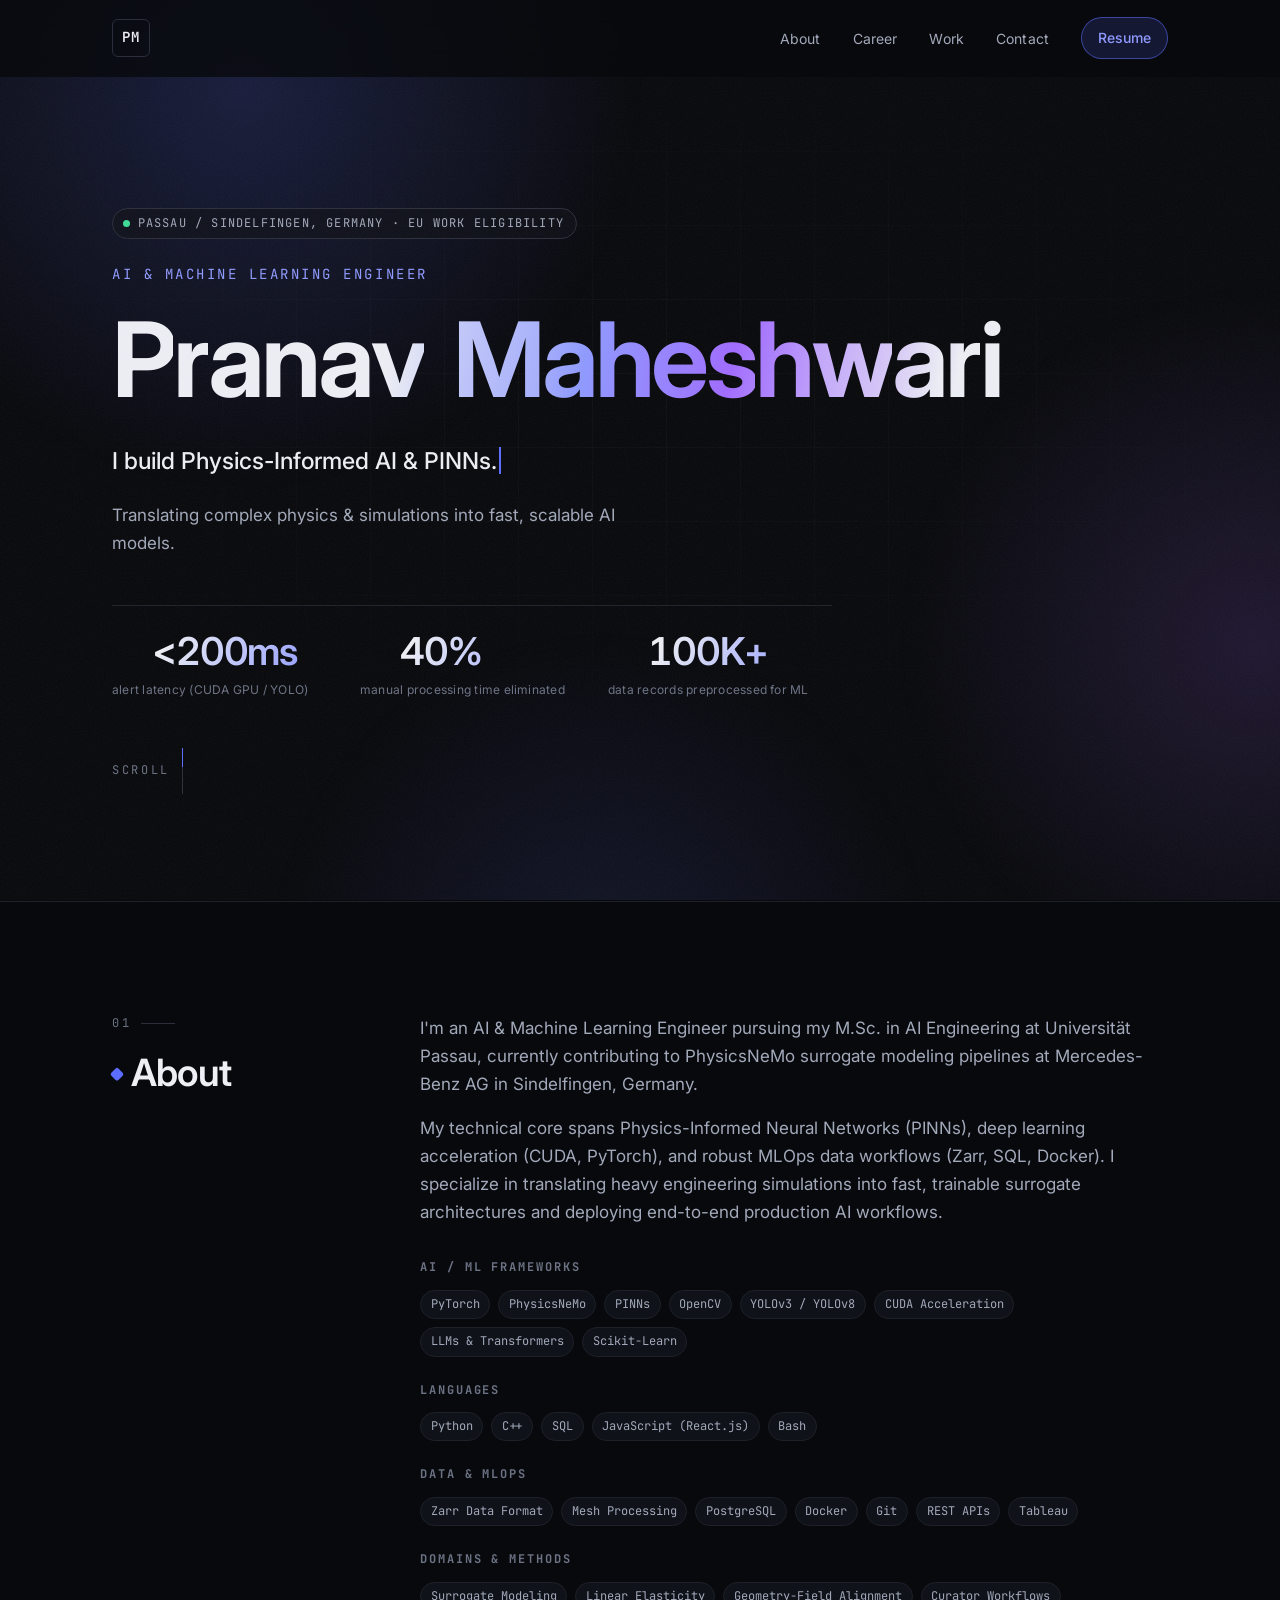
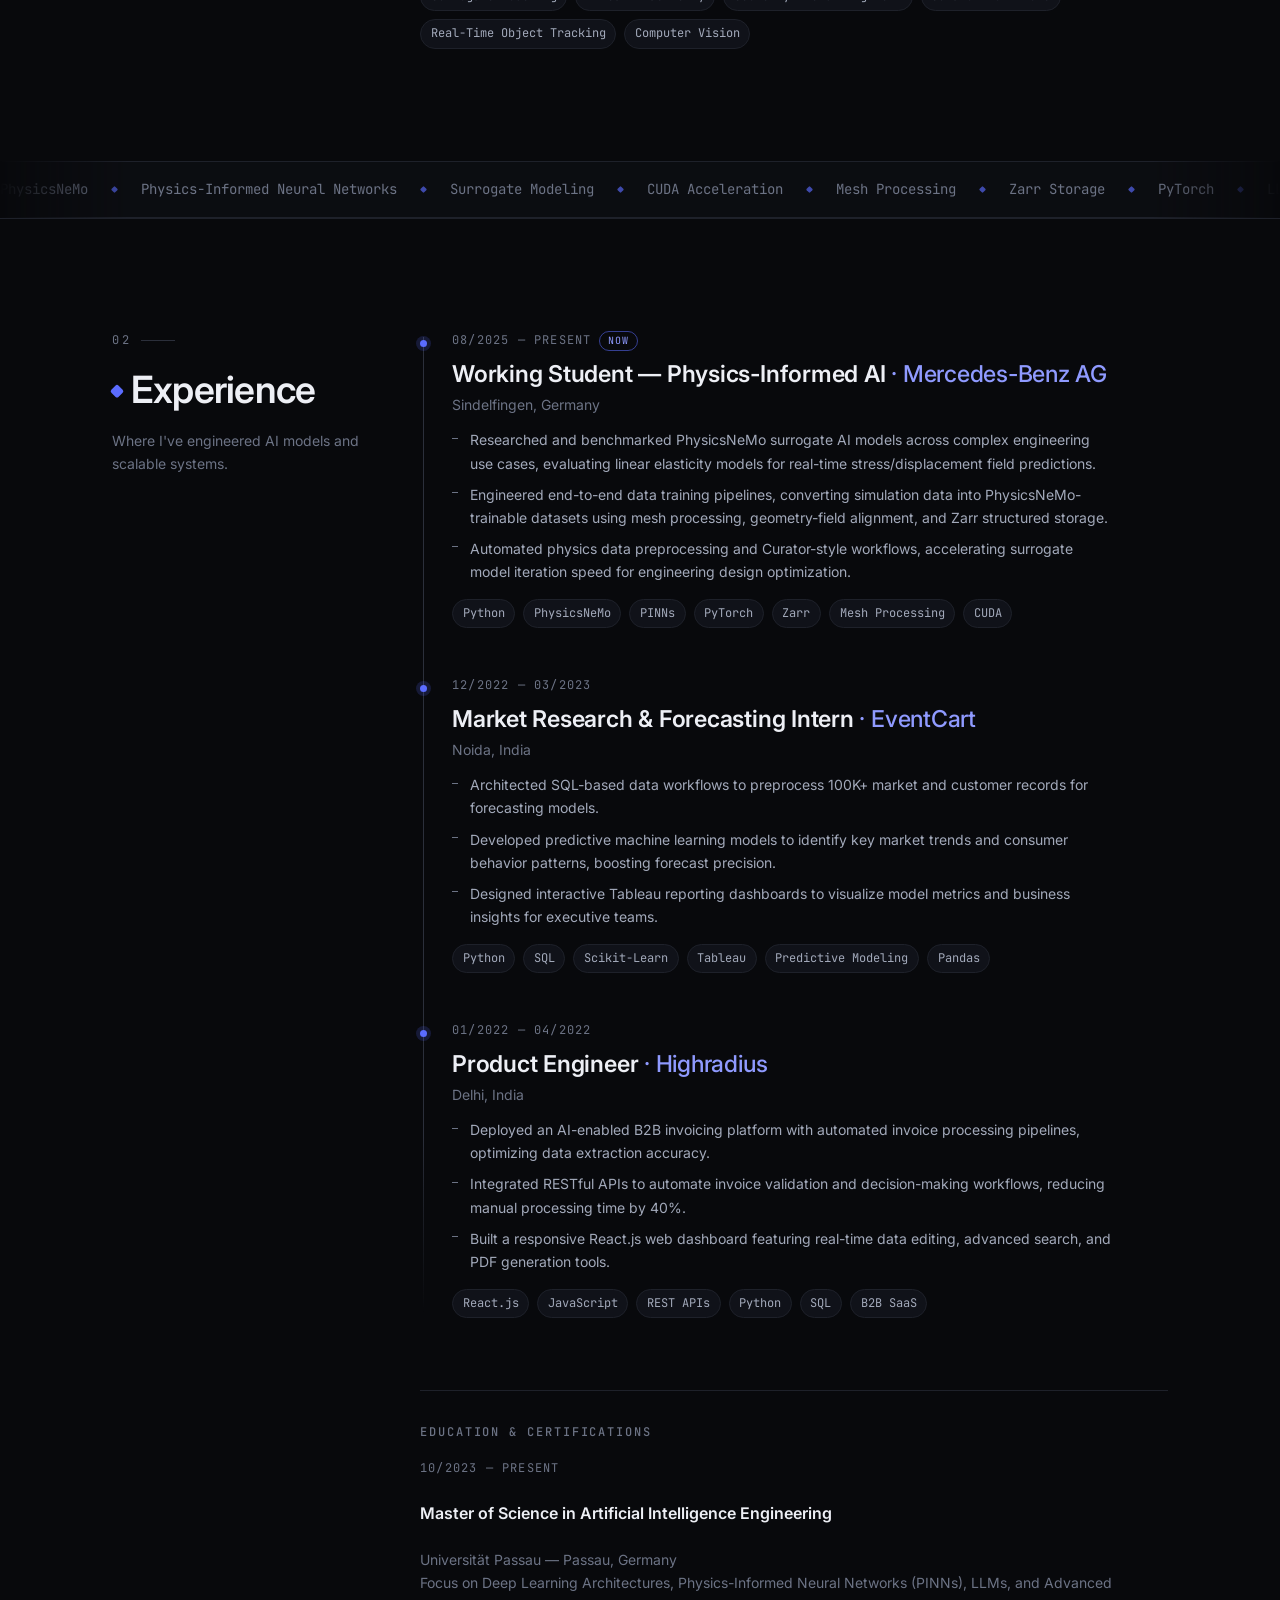
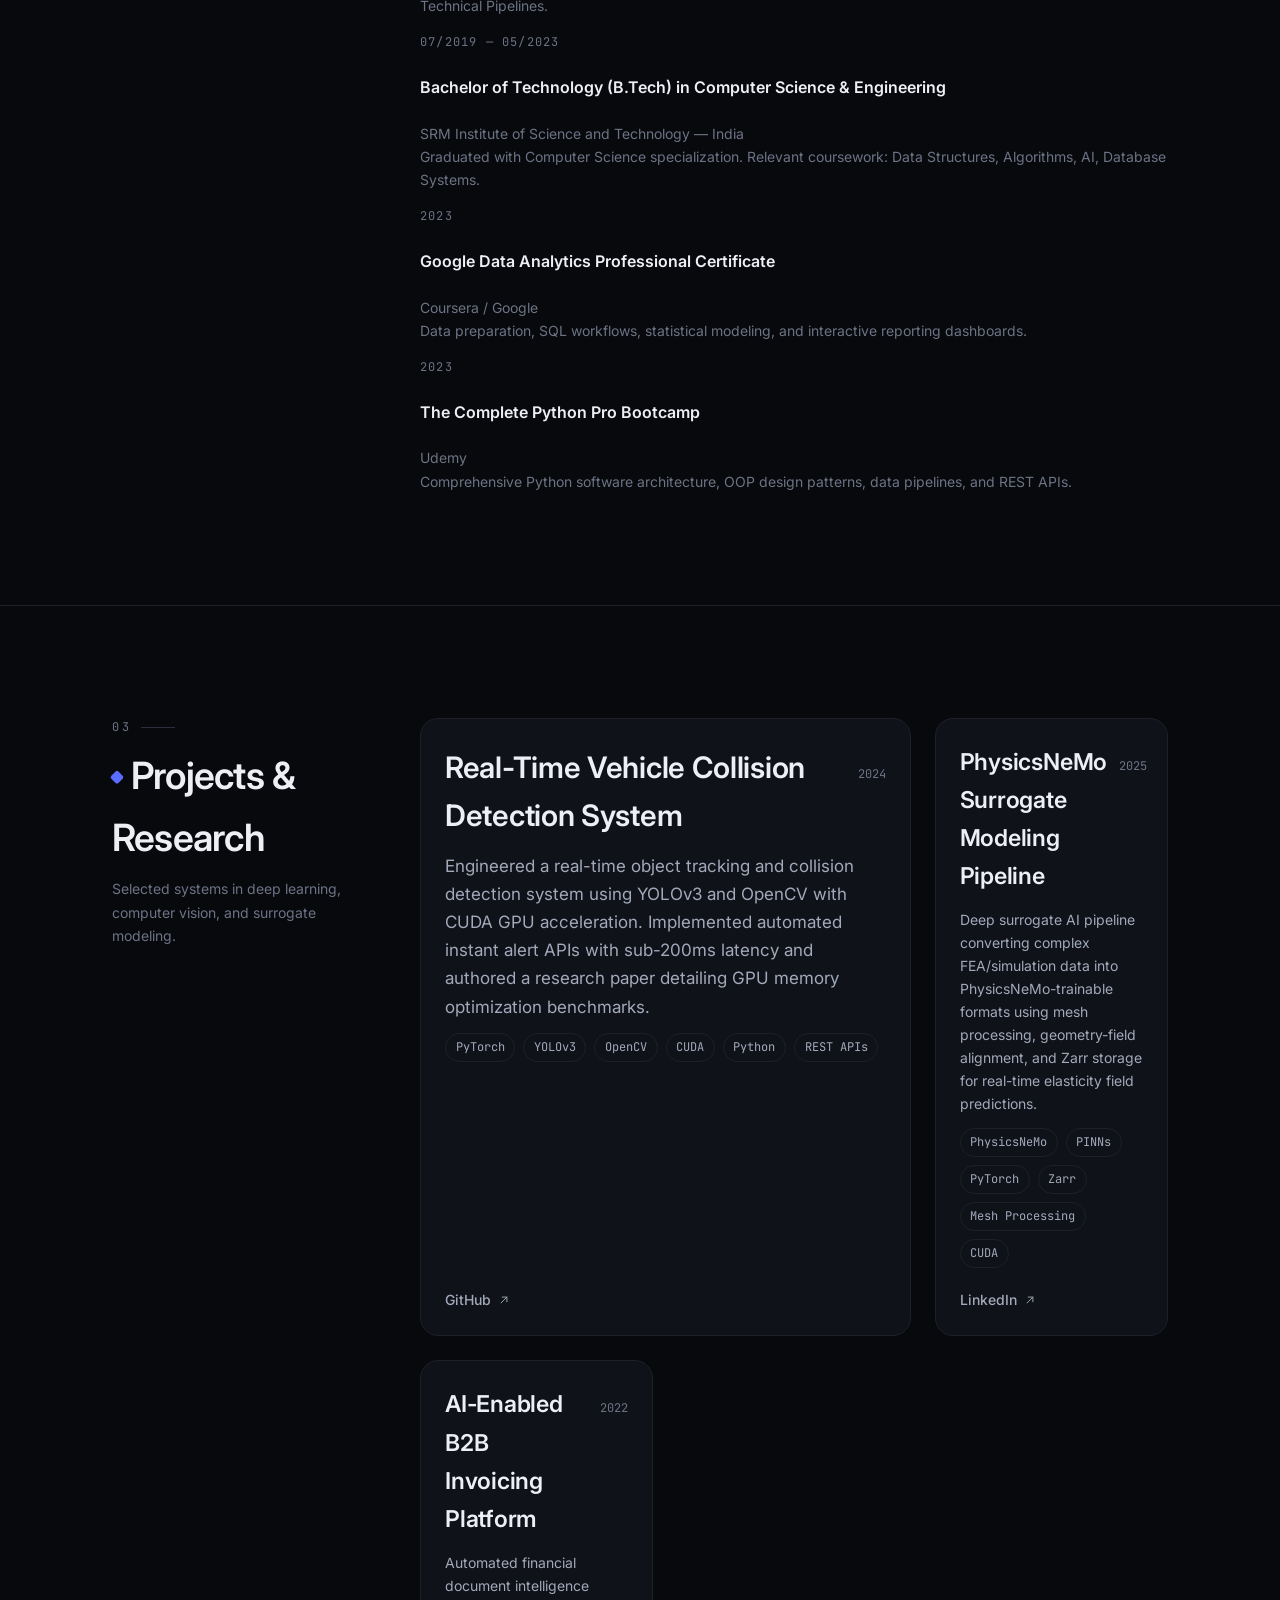
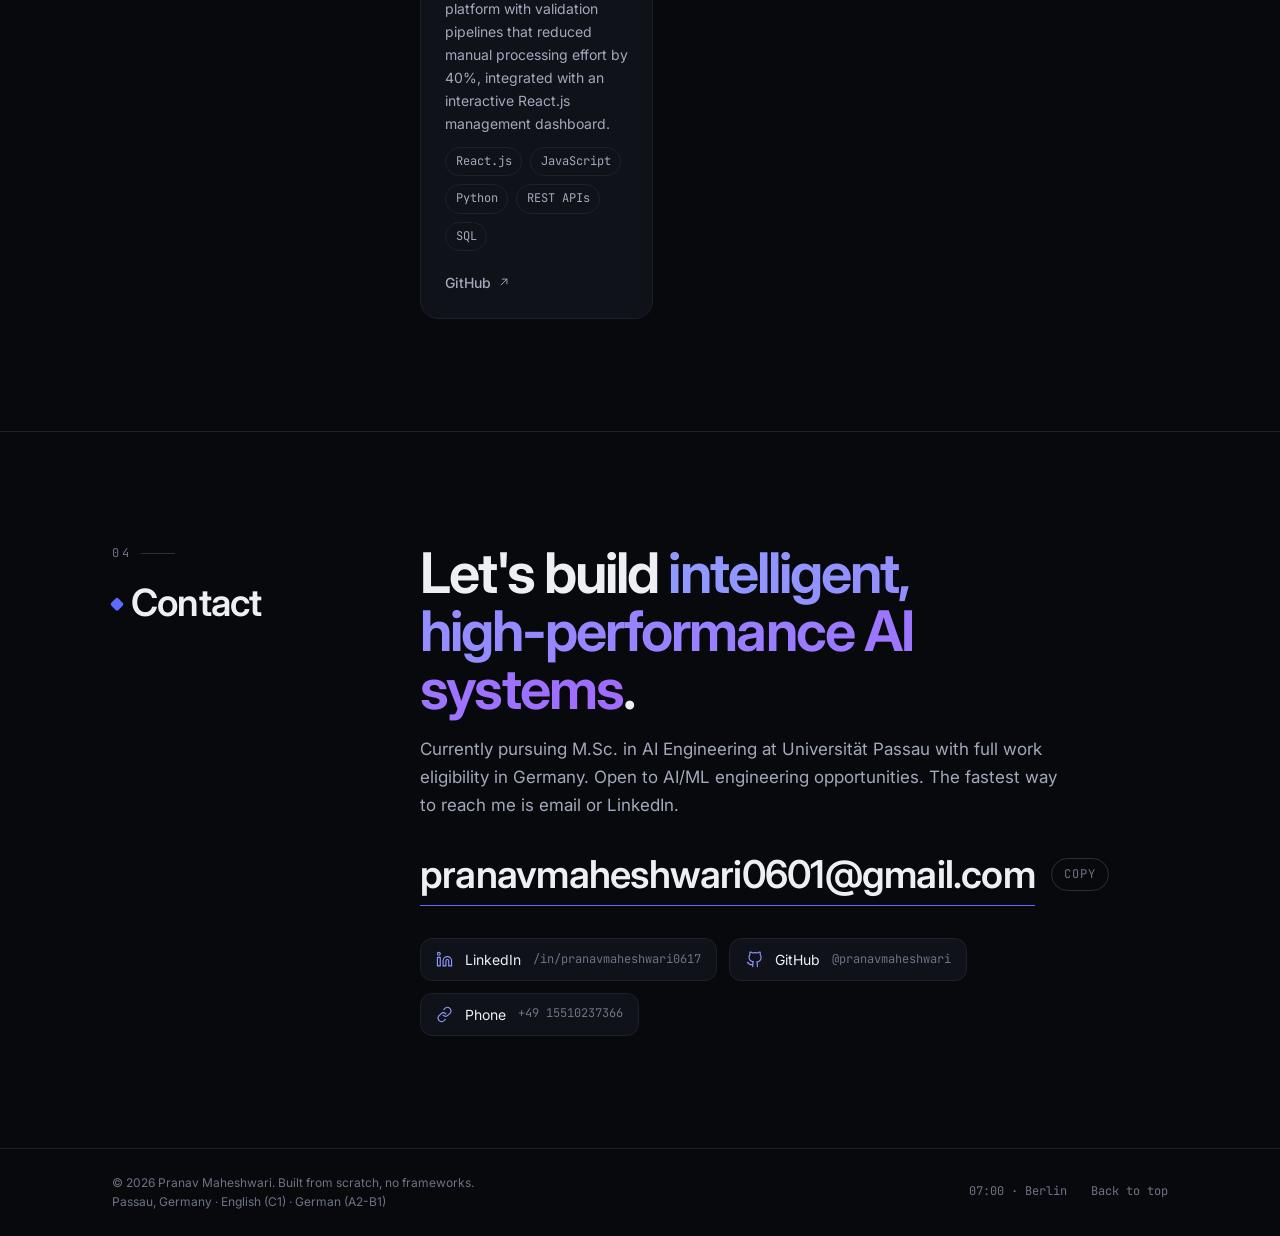
==== index.html @ 2ec64ac2 "Initial portfolio release" ====
<!DOCTYPE html>

<html lang="en">

  <head>

    <meta charset="utf-8" />

    <meta name="viewport" content="width=device-width, initial-scale=1" />

    <meta name="color-scheme" content="dark" />

    <!-- Tab title and description are overwritten from content.js -->

    <title>Portfolio</title>

    <meta name="description" content="" data-meta-description />

    <!-- Link-preview cards (LinkedIn / X / Slack). Filled from content.js. -->

    <meta property="og:type" content="website" />

    <meta property="og:title" content="" data-og-title />

    <meta property="og:description" content="" data-og-description />

    <meta property="og:image" content="" data-og-image />

    <meta name="twitter:card" content="summary_large_image" />

    <link rel="icon" href="data:image/svg+xml,<svg xmlns='http://www.w3.org/2000/svg' viewBox='0 0 100 100'><text y='.9em' font-size='90'>◆</text></svg>" />

    <link rel="preconnect" href="https://fonts.googleapis.com" />

    <link rel="preconnect" href="https://fonts.gstatic.com" crossorigin />

    <link

      rel="stylesheet"

      href="https://fonts.googleapis.com/css2?family=Inter:wght@400;500;600;700&family=JetBrains+Mono:wght@400;500&display=swap"

    />

    <link rel="stylesheet" href="styles.css" />

    <script src="content.js" defer></script>

    <script src="main.js" defer></script>

  </head>

  <body>

    <a class="skip-link" href="#main">Skip to content</a>

    <!-- Depth layers: drifting colour, film grain, pointer light. Decorative. -->

    <div class="ambient" aria-hidden="true">

      <span class="ambient__blob ambient__blob--a"></span>

      <span class="ambient__blob ambient__blob--b"></span>

      <span class="ambient__blob ambient__blob--c"></span>

    </div>

    <div class="grain" aria-hidden="true"></div>

    <div class="cursor-glow" data-cursor-glow aria-hidden="true"></div>

    <div class="cursor-ring" data-cursor-ring aria-hidden="true"></div>

    <!-- ================================ NAV ================================ -->

    <header class="nav" data-nav>

      <div class="container nav__inner">

        <a class="monogram" href="#home" data-monogram aria-label="Back to top"></a>

        <button

          class="nav__toggle"

          data-nav-toggle

          type="button"

          aria-expanded="false"

          aria-controls="nav-menu"

          aria-label="Open menu"

        >

          <span class="nav__toggle-bar"></span>

          <span class="nav__toggle-bar"></span>

        </button>

        <nav class="nav__menu" id="nav-menu" data-nav-menu aria-label="Primary">

          <ul class="nav__links" data-nav-links></ul>

          <div data-resume-slot></div>

        </nav>

      </div>

      <span class="nav__progress" data-progress aria-hidden="true"></span>

    </header>

    <main id="main">

      <!-- =============================== HERO =============================== -->

      <section class="hero" id="home" tabindex="-1">

        <div class="container hero__inner">

          <p class="chip" data-availability>

            <span class="chip__dot" aria-hidden="true"></span>

            <span class="chip__text"></span>

          </p>

          <p class="hero__eyebrow" data-hero-role></p>

          <h1 class="hero__name" data-hero-name></h1>

          <p class="hero__rotator" data-rotator>

            <span class="hero__rotator-text" data-rotator-text aria-hidden="true"></span>

            <span class="hero__caret" aria-hidden="true"></span>

          </p>

          <p class="hero__punchline" data-hero-punchline></p>

          <dl class="metrics" data-metrics></dl>

          <a class="scroll-cue" href="#about" data-scroll-cue>

            <span class="scroll-cue__label"></span>

            <span class="scroll-cue__line" aria-hidden="true"></span>

          </a>

        </div>

      </section>

      <!-- ============================== ABOUT =============================== -->

      <section class="section" id="about" aria-labelledby="about-heading">

        <div class="container section__grid">

          <div class="section__head" data-reveal>

            <p class="section__index" aria-hidden="true"></p>

            <h2 class="section__title" id="about-heading" data-about-heading></h2>

          </div>

          <div class="section__body">

            <div class="about__bio" data-about-bio data-reveal></div>

            <div class="about__skills" data-about-skills></div>

          </div>

        </div>

      </section>

      <!-- Slow keyword band. Removed automatically if about.marquee is empty. -->

      <div class="marquee" data-marquee aria-hidden="true">

        <div class="marquee__track" data-marquee-track></div>

      </div>

      <!-- ============================== CAREER ============================== -->

      <section class="section" id="career" aria-labelledby="career-heading" data-career-section>

        <div class="container section__grid">

          <div class="section__head" data-reveal>

            <p class="section__index" aria-hidden="true"></p>

            <h2 class="section__title" id="career-heading" data-career-heading></h2>

            <p class="section__sub" data-career-sub></p>

          </div>

          <div class="section__body">

            <div class="timeline-wrap">

              <span class="timeline__progress" data-timeline-progress aria-hidden="true"></span>

              <ol class="timeline" data-timeline></ol>

            </div>

            <div class="education" data-education></div>

          </div>

        </div>

      </section>

      <!-- =============================== WORK =============================== -->

      <section class="section" id="work" aria-labelledby="work-heading" data-work-section>

        <div class="container section__grid">

          <div class="section__head" data-reveal>

            <p class="section__index" aria-hidden="true"></p>

            <h2 class="section__title" id="work-heading" data-work-heading></h2>

            <p class="section__sub" data-work-sub></p>

          </div>

          <div class="section__body">

            <div class="work__grid" data-work-grid></div>

          </div>

        </div>

      </section>

      <!-- ============================= CONTACT ============================== -->

      <section class="section section--contact" id="contact" aria-labelledby="contact-heading">

        <div class="container section__grid">

          <div class="section__head" data-reveal>

            <p class="section__index" aria-hidden="true"></p>

            <h2 class="section__title" id="contact-heading" data-contact-heading></h2>

          </div>

          <div class="section__body">

            <p class="contact__cta" data-contact-cta data-reveal></p>

            <p class="contact__blurb" data-contact-blurb data-reveal></p>

            <div class="contact__mail" data-reveal>

              <a class="contact__email" data-contact-email></a>

              <button class="copy-btn" type="button" data-copy-email>

                <span class="copy-btn__label">Copy</span>

              </button>

            </div>

            <ul class="contact__links" data-contact-links></ul>

          </div>

        </div>

      </section>

    </main>

    <!-- ============================== FOOTER =============================== -->

    <footer class="footer">

      <div class="container footer__inner">

        <div>

          <p class="footer__copy" data-footer-copy></p>

          <p class="footer__note" data-footer-note></p>

        </div>

        <div class="footer__meta">

          <p class="clock" data-clock></p>

          <a class="to-top" href="#home">Back to top</a>

        </div>

      </div>

    </footer>

  </body>

</html>
---- styles.css ----
/* =============================================================================
   styles.css — layout & theme. You shouldn't need to edit this file to change
   your content; every string lives in content.js.
   To re-theme, change the variables in :root below (or `meta.accent`
   in content.js, which overrides --accent at runtime).
   ========================================================================== */

/* ----------------------------- 1. VARIABLES ------------------------------ */
:root {
  /* Colour */
  --bg: #08090c;
  --bg-soft: #0f1116;
  --surface: #101219;
  --surface-hover: #15181f;
  --border: #1e212a;
  --border-strong: #2b2f3b;
  --text: #edeff5;
  --text-dim: #a2a9ba;
  --text-faint: #6c7385;
  --accent: #5b6cff;
  --accent2: #a06bff;
  --accent-bright: #8f9aff;
  --accent-glow: color-mix(in srgb, var(--accent) 18%, transparent);
  --ok: #3ddc97;
  --grid-line: rgba(255, 255, 255, 0.032);

  /* Type */
  --font-sans: "Inter", -apple-system, BlinkMacSystemFont, "Segoe UI", Roboto,
    "Helvetica Neue", Arial, sans-serif;
  --font-mono: "JetBrains Mono", ui-monospace, SFMono-Regular, "SF Mono", Menlo,
    Consolas, "Liberation Mono", monospace;

  --fs-xs: 0.75rem;
  --fs-sm: 0.875rem;
  --fs-base: 1rem;
  --fs-md: 1.0625rem;
  --fs-lg: clamp(1.15rem, 1rem + 0.6vw, 1.45rem);
  --fs-h2: clamp(1.6rem, 1.2rem + 1.6vw, 2.35rem);
  --fs-hero: clamp(2.6rem, 1.2rem + 8.2vw, 6.5rem);

  /* Spacing */
  --space-1: 0.25rem;
  --space-2: 0.5rem;
  --space-3: 0.75rem;
  --space-4: 1rem;
  --space-5: 1.5rem;
  --space-6: 2rem;
  --space-7: 3rem;
  --space-8: 4.5rem;
  --space-9: 7rem;

  /* Shape & motion */
  --radius-sm: 6px;
  --radius: 12px;
  --radius-lg: 18px;
  --nav-h: 64px;
  --container: 1120px;
  --ease: cubic-bezier(0.22, 0.68, 0.36, 1);
  --dur: 0.45s;
  --shadow: 0 18px 45px -22px rgba(0, 0, 0, 0.9);
}

/* ------------------------------- 2. RESET -------------------------------- */
*,
*::before,
*::after {
  box-sizing: border-box;
}

html {
  scroll-behavior: smooth;
  scroll-padding-top: calc(var(--nav-h) + var(--space-4));
  -webkit-text-size-adjust: 100%;
}

body {
  margin: 0;
  background: var(--bg);
  color: var(--text);
  font-family: var(--font-sans);
  font-size: var(--fs-base);
  line-height: 1.65;
  -webkit-font-smoothing: antialiased;
  overflow-x: hidden;
}

h1,
h2,
h3,
p,
ul,
ol,
figure {
  margin: 0;
}

ul,
ol {
  padding: 0;
  list-style: none;
}

a {
  color: var(--accent-bright);
  text-decoration: none;
}

a:hover {
  color: var(--text);
}

button {
  font: inherit;
  color: inherit;
  background: none;
  border: 0;
  cursor: pointer;
}

img,
svg {
  display: block;
  max-width: 100%;
}

:focus-visible {
  outline: 2px solid var(--accent-bright);
  outline-offset: 3px;
  border-radius: 4px;
}

::selection {
  background: var(--accent);
  color: #fff;
}

.container {
  width: 100%;
  max-width: var(--container);
  margin-inline: auto;
  padding-inline: var(--space-5);
}

.skip-link {
  position: absolute;
  left: var(--space-4);
  top: -100px;
  z-index: 200;
  padding: var(--space-2) var(--space-4);
  background: var(--accent);
  color: #fff;
  border-radius: var(--radius-sm);
  transition: top 0.2s var(--ease);
}

.skip-link:focus-visible {
  top: var(--space-4);
  color: #fff;
}

/* --------------------------- 3. CURSOR GLOW ------------------------------ */
.cursor-glow {
  position: fixed;
  top: 0;
  left: 0;
  z-index: 0;
  width: 520px;
  height: 520px;
  margin: -260px 0 0 -260px;
  pointer-events: none;
  border-radius: 50%;
  background: radial-gradient(circle, var(--accent-glow) 0%, transparent 68%);
  opacity: 0;
  transition: opacity 0.6s var(--ease);
  will-change: transform;
}

.cursor-glow.is-on {
  opacity: 1;
}

/* -------------------------------- 4. NAV --------------------------------- */
.nav {
  position: sticky;
  top: 0;
  z-index: 100;
  background: color-mix(in srgb, var(--bg) 78%, transparent);
  backdrop-filter: blur(14px);
  -webkit-backdrop-filter: blur(14px);
  border-bottom: 1px solid transparent;
  transition: border-color 0.3s var(--ease), background 0.3s var(--ease);
}

.nav.is-stuck {
  border-bottom-color: var(--border);
  background: color-mix(in srgb, var(--bg) 92%, transparent);
}

.nav__inner {
  display: flex;
  align-items: center;
  justify-content: space-between;
  gap: var(--space-4);
  min-height: var(--nav-h);
}

.monogram {
  display: inline-flex;
  align-items: center;
  justify-content: center;
  min-width: 38px;
  height: 38px;
  padding-inline: var(--space-2);
  border: 1px solid var(--border-strong);
  border-radius: var(--radius-sm);
  color: var(--text);
  font-family: var(--font-mono);
  font-size: var(--fs-sm);
  font-weight: 600;
  letter-spacing: 0.06em;
  transition: color 0.25s var(--ease), border-color 0.25s var(--ease),
    box-shadow 0.25s var(--ease);
}

.monogram:hover {
  color: var(--accent-bright);
  border-color: var(--accent);
  box-shadow: 0 0 0 3px var(--accent-glow);
}

.nav__toggle {
  display: inline-flex;
  flex-direction: column;
  justify-content: center;
  gap: 5px;
  width: 40px;
  height: 40px;
  padding: 0 8px;
  border: 1px solid var(--border);
  border-radius: var(--radius-sm);
}

.nav__toggle-bar {
  display: block;
  height: 1.5px;
  background: var(--text);
  transition: transform 0.3s var(--ease), opacity 0.3s var(--ease);
}

.nav__toggle[aria-expanded="true"] .nav__toggle-bar:first-child {
  transform: translateY(3.25px) rotate(45deg);
}

.nav__toggle[aria-expanded="true"] .nav__toggle-bar:last-child {
  transform: translateY(-3.25px) rotate(-45deg);
}

.nav__menu {
  position: absolute;
  left: 0;
  right: 0;
  top: 100%;
  display: none;
  flex-direction: column;
  gap: var(--space-4);
  padding: var(--space-5);
  background: var(--bg-soft);
  border-block: 1px solid var(--border);
}

.nav__menu.is-open {
  display: flex;
}

.nav__links {
  display: flex;
  flex-direction: column;
  gap: var(--space-3);
}

.nav__link {
  position: relative;
  display: inline-block;
  color: var(--text-dim);
  font-size: var(--fs-sm);
  letter-spacing: 0.01em;
  transition: color 0.25s var(--ease);
}

.nav__link::after {
  content: "";
  position: absolute;
  left: 0;
  bottom: -3px;
  width: 100%;
  height: 1px;
  background: var(--accent);
  transform: scaleX(0);
  transform-origin: left;
  transition: transform 0.3s var(--ease);
}

.nav__link:hover,
.nav__link.is-active {
  color: var(--text);
}

.nav__link:hover::after,
.nav__link.is-active::after {
  transform: scaleX(1);
}

/* Buttons */
.btn {
  display: inline-flex;
  align-items: center;
  gap: var(--space-2);
  padding: 0.5rem 1rem;
  border: 1px solid var(--border-strong);
  border-radius: 999px;
  color: var(--text);
  font-size: var(--fs-sm);
  font-weight: 500;
  white-space: nowrap;
  transition: transform 0.25s var(--ease), box-shadow 0.25s var(--ease),
    background 0.25s var(--ease), border-color 0.25s var(--ease), color 0.25s var(--ease);
}

.btn--accent {
  border-color: color-mix(in srgb, var(--accent) 55%, transparent);
  background: color-mix(in srgb, var(--accent) 16%, transparent);
  color: var(--accent-bright);
}

.btn--accent:hover {
  background: var(--accent);
  border-color: var(--accent);
  color: #fff;
  transform: translateY(-1px);
  box-shadow: 0 10px 24px -12px var(--accent);
}

/* -------------------------------- 5. HERO -------------------------------- */
.hero {
  position: relative;
  z-index: 1;
  display: flex;
  align-items: center;
  min-height: calc(100svh - var(--nav-h));
  padding-block: var(--space-8) var(--space-7);
}

.hero:focus {
  outline: none;
}

.hero__inner {
  display: flex;
  flex-direction: column;
  gap: var(--space-4);
}

.hero__eyebrow {
  color: var(--accent-bright);
  font-family: var(--font-mono);
  font-size: var(--fs-sm);
  letter-spacing: 0.18em;
  text-transform: uppercase;
  opacity: 0;
  animation: fade-up 0.8s var(--ease) 0.1s forwards;
}

.hero__name {
  margin-block: var(--space-1) var(--space-2);
  font-size: var(--fs-hero);
  font-weight: 650;
  line-height: 1.02;
  letter-spacing: -0.035em;
  animation: track-in 1.1s var(--ease) forwards;
}

.hero__name .char {
  display: inline-block;
  opacity: 0;
  transform: translateY(0.35em);
  background-image: linear-gradient(
    100deg,
    var(--text) 0%,
    var(--text) 32%,
    var(--accent-bright) 52%,
    var(--accent2) 68%,
    var(--text) 88%
  );
  background-size: calc(var(--char-total, 1) * 100%) 100%;
  background-position-x: calc(var(--char-i, 0) * -100%);
  -webkit-background-clip: text;
  background-clip: text;
  color: transparent;
  animation: char-in 0.6s var(--ease) forwards;
}

.hero__name .char--space {
  width: 0.28em;
}

.hero__rotator {
  display: flex;
  align-items: center;
  gap: 2px;
  min-height: 2.1em;
  color: var(--text);
  font-size: var(--fs-lg);
  font-weight: 500;
  opacity: 0;
  animation: fade-up 0.8s var(--ease) 0.75s forwards;
}

.hero__caret {
  display: inline-block;
  width: 2px;
  height: 1.15em;
  background: var(--accent);
  animation: blink 1s steps(2, start) infinite;
}

.hero__punchline {
  max-width: 46ch;
  color: var(--text-dim);
  font-size: var(--fs-md);
  opacity: 0;
  animation: fade-up 0.8s var(--ease) 0.9s forwards;
}

.scroll-cue {
  display: inline-flex;
  align-items: center;
  gap: var(--space-3);
  margin-top: var(--space-6);
  color: var(--text-faint);
  font-family: var(--font-mono);
  font-size: var(--fs-xs);
  letter-spacing: 0.22em;
  text-transform: uppercase;
  opacity: 0;
  animation: fade-up 0.8s var(--ease) 1.15s forwards;
}

.scroll-cue:hover {
  color: var(--accent-bright);
}

.scroll-cue__line {
  position: relative;
  width: 1px;
  height: 46px;
  overflow: hidden;
  background: var(--border-strong);
}

.scroll-cue__line::after {
  content: "";
  position: absolute;
  inset-inline: 0;
  height: 40%;
  background: var(--accent);
  animation: scroll-drop 1.9s var(--ease) infinite;
}

/* ------------------------------ 6. SECTIONS ------------------------------ */
main {
  counter-reset: section;
}

.section {
  position: relative;
  z-index: 1;
  padding-block: var(--space-8);
  border-top: 1px solid var(--border);
  counter-increment: section;
}

.section__index::before {
  content: "0" counter(section);
}

.section--contact {
  padding-bottom: var(--space-9);
}

.section__grid {
  display: grid;
  gap: var(--space-6);
}

.section__title {
  font-size: var(--fs-h2);
  font-weight: 600;
  letter-spacing: -0.02em;
}
.section__title::before {
  content: "";
  display: inline-block;
  width: 10px;
  height: 10px;
  margin-right: 0.55rem;
  border-radius: 2px;
  background: var(--accent);
  transform: translateY(-0.18em) rotate(45deg);
}

.section__sub {
  margin-top: var(--space-2);
  color: var(--text-faint);
  font-size: var(--fs-sm);
}

/* Tag pills */
.tags {
  display: flex;
  flex-wrap: wrap;
  gap: var(--space-2);
}

.tag {
  padding: 0.25rem 0.6rem;
  border: 1px solid var(--border);
  border-radius: 999px;
  background: var(--surface);
  color: var(--text-dim);
  font-family: var(--font-mono);
  font-size: var(--fs-xs);
  line-height: 1.6;
  transition: color 0.25s var(--ease), border-color 0.25s var(--ease),
    transform 0.25s var(--ease);
}

.tag:hover {
  color: var(--accent-bright);
  border-color: color-mix(in srgb, var(--accent) 50%, transparent);
  transform: translateY(-2px);
}

/* ------------------------------- 7. ABOUT -------------------------------- */
.about__bio p {
  max-width: 68ch;
  color: var(--text-dim);
  font-size: var(--fs-md);
}

.about__bio p + p {
  margin-top: var(--space-4);
}

.about__skills {
  display: grid;
  gap: var(--space-5);
  margin-top: var(--space-6);
}

.skillgroup__label {
  margin-bottom: var(--space-3);
  color: var(--text-faint);
  font-family: var(--font-mono);
  font-size: var(--fs-xs);
  letter-spacing: 0.16em;
  text-transform: uppercase;
}

/* ------------------------------ 8. TIMELINE ------------------------------ */
.timeline {
  position: relative;
  display: grid;
  gap: var(--space-7);
  padding-left: var(--space-5);
}

.timeline::before {
  content: "";
  position: absolute;
  top: 6px;
  bottom: 6px;
  left: 3px;
  width: 1px;
  background: linear-gradient(
    to bottom,
    var(--border-strong),
    var(--border-strong) 82%,
    transparent
  );
}

.tl-item {
  position: relative;
}

.tl-item::before {
  content: "";
  position: absolute;
  top: 0.55rem;
  left: calc(-1 * var(--space-5));
  width: 7px;
  height: 7px;
  border-radius: 50%;
  background: var(--accent);
  box-shadow: 0 0 0 4px color-mix(in srgb, var(--accent) 18%, transparent);
}

.tl-item__period {
  color: var(--text-faint);
  font-family: var(--font-mono);
  font-size: var(--fs-xs);
  letter-spacing: 0.1em;
  text-transform: uppercase;
}

.tl-item__role {
  margin-top: var(--space-1);
  font-size: var(--fs-lg);
  font-weight: 600;
  letter-spacing: -0.01em;
}

.tl-item__company {
  color: var(--accent-bright);
  font-weight: 500;
}

.tl-item__meta {
  color: var(--text-faint);
  font-size: var(--fs-sm);
}

.tl-item__points {
  display: grid;
  gap: var(--space-2);
  margin-top: var(--space-3);
  max-width: 66ch;
}

.tl-item__points li {
  position: relative;
  padding-left: 1.1rem;
  color: var(--text-dim);
  font-size: var(--fs-sm);
}

.tl-item__points li::before {
  content: "";
  position: absolute;
  top: 0.68em;
  left: 0;
  width: 6px;
  height: 1px;
  background: var(--text-faint);
}

.tl-item .tags {
  margin-top: var(--space-4);
}

/* Education list */
.education {
  margin-top: var(--space-8);
  padding-top: var(--space-6);
  border-top: 1px solid var(--border);
}

.education__heading {
  margin-bottom: var(--space-4);
  color: var(--text-faint);
  font-family: var(--font-mono);
  font-size: var(--fs-xs);
  font-weight: 500;
  letter-spacing: 0.16em;
  text-transform: uppercase;
}

.education__list {
  display: grid;
  gap: var(--space-4);
}

.edu-item__title {
  font-size: var(--fs-base);
  font-weight: 600;
}

.edu-item__meta,
.edu-item__note {
  color: var(--text-faint);
  font-size: var(--fs-sm);
}

/* -------------------------------- 9. WORK -------------------------------- */
.work__grid {
  display: grid;
  gap: var(--space-4);
  grid-template-columns: 1fr;
}

.card {
  position: relative;
  display: flex;
  flex-direction: column;
  gap: var(--space-3);
  padding: var(--space-5);
  border: 1px solid var(--border);
  border-radius: var(--radius-lg);
  background: var(--surface);
  overflow: hidden;
  transition: transform 0.3s var(--ease), border-color 0.3s var(--ease),
    background 0.3s var(--ease), box-shadow 0.3s var(--ease);
}

.card::after {
  content: "";
  position: absolute;
  inset: 0;
  background: radial-gradient(
    420px circle at var(--mx, 50%) var(--my, 0%),
    color-mix(in srgb, var(--accent) 12%, transparent),
    transparent 62%
  );
  opacity: 0;
  transition: opacity 0.35s var(--ease);
  pointer-events: none;
}

.card:hover {
  transform: translateY(-4px);
  border-color: var(--border-strong);
  background: var(--surface-hover);
  box-shadow: var(--shadow);
}

.card:hover::after {
  opacity: 1;
}

.card__top {
  display: flex;
  align-items: baseline;
  justify-content: space-between;
  gap: var(--space-3);
}

.card__title {
  font-size: var(--fs-lg);
  font-weight: 600;
  letter-spacing: -0.01em;
}

.card__year {
  color: var(--text-faint);
  font-family: var(--font-mono);
  font-size: var(--fs-xs);
}

.card__blurb {
  color: var(--text-dim);
  font-size: var(--fs-sm);
}

.card__foot {
  display: flex;
  flex-wrap: wrap;
  gap: var(--space-4);
  margin-top: auto;
  padding-top: var(--space-2);
}

.card__link {
  display: inline-flex;
  align-items: center;
  gap: 0.4rem;
  color: var(--text-dim);
  font-size: var(--fs-sm);
  font-weight: 500;
  transition: color 0.25s var(--ease), gap 0.25s var(--ease);
}

.card__link:hover {
  color: var(--accent-bright);
  gap: 0.65rem;
}

.card__link svg {
  width: 14px;
  height: 14px;
}

/* ------------------------------ 10. CONTACT ------------------------------ */
.contact__blurb {
  max-width: 58ch;
  color: var(--text-dim);
  font-size: var(--fs-md);
}

.contact__email {
  display: inline-block;
  margin-top: var(--space-5);
  color: var(--text);
  font-size: clamp(1.35rem, 1rem + 2.2vw, 2.4rem);
  font-weight: 600;
  letter-spacing: -0.02em;
  background-image: linear-gradient(var(--accent), var(--accent));
  background-repeat: no-repeat;
  background-position: 0 100%;
  background-size: 100% 1px;
  transition: background-size 0.35s var(--ease), color 0.25s var(--ease);
  word-break: break-word;
}

.contact__email:hover {
  color: var(--accent-bright);
  background-size: 100% 2px;
}

.contact__links {
  display: flex;
  flex-wrap: wrap;
  gap: var(--space-3);
  margin-top: var(--space-6);
}

.sociallink {
  display: inline-flex;
  align-items: center;
  gap: var(--space-3);
  padding: 0.55rem 0.95rem;
  border: 1px solid var(--border);
  border-radius: var(--radius);
  background: var(--surface);
  color: var(--text);
  font-size: var(--fs-sm);
  transition: transform 0.25s var(--ease), border-color 0.25s var(--ease),
    background 0.25s var(--ease);
}

.sociallink:hover {
  transform: translateY(-3px);
  border-color: color-mix(in srgb, var(--accent) 50%, transparent);
  background: var(--surface-hover);
  color: var(--text);
}

.sociallink svg {
  width: 17px;
  height: 17px;
  color: var(--accent-bright);
  flex: none;
}

.sociallink__handle {
  color: var(--text-faint);
  font-family: var(--font-mono);
  font-size: var(--fs-xs);
}

/* ------------------------------- 11. FOOTER ------------------------------ */
.footer {
  position: relative;
  z-index: 1;
  padding-block: var(--space-5);
  border-top: 1px solid var(--border);
}

.footer__inner {
  display: flex;
  flex-wrap: wrap;
  justify-content: space-between;
  gap: var(--space-2);
}

.footer__copy,
.footer__note {
  color: var(--text-faint);
  font-size: var(--fs-xs);
}

/* ------------------------- 12. REVEAL ANIMATIONS ------------------------- */
[data-reveal] {
  opacity: 0;
  transform: translateY(18px);
  transition: opacity 0.7s var(--ease), transform 0.7s var(--ease);
  transition-delay: var(--reveal-delay, 0ms);
}

[data-reveal].is-visible {
  opacity: 1;
  transform: none;
}

@keyframes fade-up {
  from {
    opacity: 0;
    transform: translateY(14px);
  }
  to {
    opacity: 1;
    transform: none;
  }
}

@keyframes char-in {
  to {
    opacity: 1;
    transform: none;
  }
}

@keyframes track-in {
  from {
    letter-spacing: 0.42em;
    opacity: 0.15;
  }
  to {
    letter-spacing: -0.035em;
    opacity: 1;
  }
}

@keyframes blink {
  50% {
    opacity: 0;
  }
}

@keyframes scroll-drop {
  0% {
    transform: translateY(-110%);
  }
  100% {
    transform: translateY(260%);
  }
}

/* ==========================================================================
   13. DEPTH, PROOF & DETAIL LAYER
   ========================================================================== */

/* --- Ambient colour field + film grain (fixed, behind everything) -------- */
.ambient {
  position: fixed;
  inset: 0;
  z-index: 0;
  overflow: hidden;
  pointer-events: none;
}

.ambient__blob {
  position: absolute;
  display: block;
  border-radius: 50%;
  will-change: transform;
}

.ambient__blob--a {
  top: -30vmax;
  left: -18vmax;
  width: 74vmax;
  height: 74vmax;
  background: radial-gradient(
    circle,
    color-mix(in srgb, var(--accent) 20%, transparent) 0%,
    transparent 60%
  );
  animation: drift-a 34s ease-in-out infinite alternate;
}

.ambient__blob--b {
  top: 26vh;
  right: -30vmax;
  width: 64vmax;
  height: 64vmax;
  background: radial-gradient(
    circle,
    color-mix(in srgb, var(--accent2) 15%, transparent) 0%,
    transparent 62%
  );
  animation: drift-b 42s ease-in-out infinite alternate;
}

.ambient__blob--c {
  bottom: -34vmax;
  left: 18vw;
  width: 58vmax;
  height: 58vmax;
  background: radial-gradient(
    circle,
    color-mix(in srgb, var(--accent) 12%, transparent) 0%,
    transparent 64%
  );
  animation: drift-a 48s ease-in-out infinite alternate-reverse;
}

.grain {
  position: fixed;
  inset: 0;
  z-index: 9;
  opacity: 0.055;
  pointer-events: none;
  background-image: url("data:image/svg+xml,%3Csvg xmlns='http://www.w3.org/2000/svg' width='160' height='160'%3E%3Cfilter id='n'%3E%3CfeTurbulence type='fractalNoise' baseFrequency='0.8' numOctaves='3' stitchTiles='stitch'/%3E%3C/filter%3E%3Crect width='100%25' height='100%25' filter='url(%23n)'/%3E%3C/svg%3E");
}

/* Faint technical grid, fading out towards the edges of the hero. */
.hero::before {
  content: "";
  position: absolute;
  inset: 0;
  z-index: -1;
  pointer-events: none;
  background-image: linear-gradient(var(--grid-line) 1px, transparent 1px),
    linear-gradient(90deg, var(--grid-line) 1px, transparent 1px);
  background-size: 74px 74px;
  -webkit-mask-image: radial-gradient(
    ellipse 78% 62% at 50% 38%,
    #000 0%,
    transparent 76%
  );
  mask-image: radial-gradient(ellipse 78% 62% at 50% 38%, #000 0%, transparent 76%);
}

/* --- Reading-progress bar under the nav --------------------------------- */
.nav__progress {
  position: absolute;
  left: 0;
  bottom: -1px;
  width: 100%;
  height: 2px;
  transform: scaleX(0);
  transform-origin: left center;
  background: linear-gradient(90deg, var(--accent), var(--accent2));
}

/* --- Availability chip --------------------------------------------------- */
.chip {
  display: inline-flex;
  align-items: center;
  gap: 0.5rem;
  align-self: flex-start;
  margin-bottom: var(--space-2);
  padding: 0.3rem 0.75rem 0.3rem 0.6rem;
  border: 1px solid var(--border-strong);
  border-radius: 999px;
  background: color-mix(in srgb, var(--surface) 70%, transparent);
  color: var(--text-dim);
  font-family: var(--font-mono);
  font-size: var(--fs-xs);
  letter-spacing: 0.1em;
  text-transform: uppercase;
  opacity: 0;
  animation: fade-up 0.8s var(--ease) forwards;
}

.chip__dot {
  --pulse-color: var(--ok);
  width: 7px;
  height: 7px;
  border-radius: 50%;
  background: var(--ok);
  animation: pulse-dot 2.4s ease-out infinite;
}

/* --- Proof metrics ------------------------------------------------------- */
.metrics {
  display: grid;
  grid-template-columns: repeat(auto-fit, minmax(140px, 1fr));
  gap: var(--space-5);
  width: 100%;
  max-width: 720px;
  margin: var(--space-6) 0 0;
  padding-top: var(--space-5);
  border-top: 1px solid var(--border);
  opacity: 0;
  animation: fade-up 0.8s var(--ease) 1s forwards;
}

.metric__value {
  font-size: clamp(1.6rem, 1.2rem + 1.8vw, 2.4rem);
  font-weight: 600;
  line-height: 1.1;
  letter-spacing: -0.03em;
  font-variant-numeric: tabular-nums;
  background-image: linear-gradient(120deg, var(--text) 10%, var(--accent-bright) 90%);
  -webkit-background-clip: text;
  background-clip: text;
  color: transparent;
}

.metric__label {
  margin: var(--space-2) 0 0;
  color: var(--text-faint);
  font-size: var(--fs-xs);
  letter-spacing: 0.02em;
}

/* --- Section index numbers ---------------------------------------------- */
.section__index {
  margin-bottom: var(--space-2);
  color: var(--text-faint);
  font-family: var(--font-mono);
  font-size: var(--fs-xs);
  letter-spacing: 0.24em;
}

.section__index::after {
  content: "";
  display: inline-block;
  width: 34px;
  height: 1px;
  margin-left: 0.6rem;
  vertical-align: middle;
  background: var(--border-strong);
}

/* --- Keyword marquee ----------------------------------------------------- */
.marquee {
  position: relative;
  z-index: 1;
  padding-block: var(--space-4);
  border-block: 1px solid var(--border);
  background: color-mix(in srgb, var(--bg-soft) 55%, transparent);
  overflow: hidden;
  -webkit-mask-image: linear-gradient(
    90deg,
    transparent,
    #000 10%,
    #000 90%,
    transparent
  );
  mask-image: linear-gradient(90deg, transparent, #000 10%, #000 90%, transparent);
}

.marquee__track {
  display: flex;
  width: max-content;
  animation: marquee 48s linear infinite;
}

.marquee:hover .marquee__track {
  animation-play-state: paused;
}

.marquee__item {
  display: flex;
  align-items: center;
  gap: var(--space-5);
  padding-right: var(--space-5);
  color: var(--text-faint);
  font-family: var(--font-mono);
  font-size: var(--fs-sm);
  white-space: nowrap;
}

.marquee__item::after {
  content: "";
  width: 5px;
  height: 5px;
  border-radius: 1px;
  background: var(--accent);
  transform: rotate(45deg);
  opacity: 0.65;
}

/* --- Timeline: scroll-linked progress line + "Now" badge ----------------- */
.timeline-wrap {
  position: relative;
}

.timeline__progress {
  position: absolute;
  top: 6px;
  left: 3px;
  width: 1px;
  height: 0;
  background: linear-gradient(to bottom, var(--accent), var(--accent2));
  box-shadow: 0 0 10px color-mix(in srgb, var(--accent) 70%, transparent);
}

.tl-item {
  transition: transform 0.35s var(--ease);
}

.tl-item:hover {
  transform: translateX(3px);
}

.tl-item--current::before {
  --pulse-color: var(--accent);
  animation: pulse-dot 2.4s ease-out infinite;
}

.badge {
  display: inline-block;
  margin-left: 0.5rem;
  padding: 0.05rem 0.45rem;
  border: 1px solid color-mix(in srgb, var(--accent) 55%, transparent);
  border-radius: 999px;
  color: var(--accent-bright);
  font-size: 10px;
  letter-spacing: 0.14em;
}

/* --- Card hairline + featured emphasis ----------------------------------- */
.card::before {
  content: "";
  position: absolute;
  top: 0;
  left: 0;
  right: 0;
  height: 1px;
  background: linear-gradient(
    90deg,
    transparent,
    var(--accent),
    var(--accent2),
    transparent
  );
  opacity: 0;
  transition: opacity 0.35s var(--ease);
}

.card:hover::before {
  opacity: 1;
}

.card--featured .card__title {
  font-size: clamp(1.35rem, 1.1rem + 1vw, 1.85rem);
}

.card--featured .card__blurb {
  max-width: 58ch;
  font-size: var(--fs-md);
}

/* --- Contact CTA, copy button, footer detail ----------------------------- */
.contact__cta {
  max-width: 16ch;
  margin-bottom: var(--space-4);
  font-size: clamp(1.9rem, 1.2rem + 3.4vw, 3.5rem);
  font-weight: 650;
  line-height: 1.04;
  letter-spacing: -0.035em;
}

.contact__cta em {
  font-style: normal;
  background-image: linear-gradient(100deg, var(--accent-bright), var(--accent2));
  -webkit-background-clip: text;
  background-clip: text;
  color: transparent;
}

.contact__mail {
  display: flex;
  flex-wrap: wrap;
  align-items: center;
  gap: var(--space-4);
  margin-top: var(--space-5);
}

.contact__email {
  margin-top: 0;
}

.copy-btn {
  padding: 0.35rem 0.75rem;
  border: 1px solid var(--border-strong);
  border-radius: 999px;
  color: var(--text-faint);
  font-family: var(--font-mono);
  font-size: var(--fs-xs);
  letter-spacing: 0.08em;
  text-transform: uppercase;
  transition: color 0.25s var(--ease), border-color 0.25s var(--ease),
    background 0.25s var(--ease);
}

.copy-btn:hover {
  color: var(--text);
  border-color: var(--accent);
}

.copy-btn.is-done {
  color: var(--ok);
  border-color: color-mix(in srgb, var(--ok) 55%, transparent);
}

.footer__meta {
  display: flex;
  align-items: center;
  gap: var(--space-5);
}

.clock,
.to-top {
  color: var(--text-faint);
  font-family: var(--font-mono);
  font-size: var(--fs-xs);
  font-variant-numeric: tabular-nums;
}

.to-top:hover {
  color: var(--accent-bright);
}

/* --- Pointer ring -------------------------------------------------------- */
.cursor-ring {
  position: fixed;
  top: 0;
  left: 0;
  z-index: 150;
  width: 26px;
  height: 26px;
  margin: -13px 0 0 -13px;
  border: 1px solid color-mix(in srgb, var(--accent) 65%, transparent);
  border-radius: 50%;
  opacity: 0;
  pointer-events: none;
  transition: opacity 0.3s var(--ease), width 0.25s var(--ease),
    height 0.25s var(--ease), margin 0.25s var(--ease), background 0.25s var(--ease);
  will-change: transform;
}

.cursor-ring.is-on {
  opacity: 0.85;
}

.cursor-ring.is-hot {
  width: 48px;
  height: 48px;
  margin: -24px 0 0 -24px;
  background: color-mix(in srgb, var(--accent) 10%, transparent);
}

@keyframes drift-a {
  to {
    transform: translate3d(12vw, 8vh, 0) scale(1.15);
  }
}

@keyframes drift-b {
  to {
    transform: translate3d(-14vw, -10vh, 0) scale(1.1);
  }
}

@keyframes pulse-dot {
  0% {
    box-shadow: 0 0 0 0 color-mix(in srgb, var(--pulse-color) 55%, transparent);
  }
  70%,
  100% {
    box-shadow: 0 0 0 7px transparent;
  }
}

@keyframes marquee {
  to {
    transform: translate3d(-50%, 0, 0);
  }
}

/* ----------------------------- 14. RESPONSIVE ---------------------------- */
@media (min-width: 640px) {
  .work__grid {
    grid-template-columns: repeat(2, 1fr);
  }

  .card--featured {
    grid-column: span 2;
  }
}

@media (min-width: 860px) {
  :root {
    --nav-h: 76px;
  }

  .container {
    padding-inline: var(--space-6);
  }

  .nav__toggle {
    display: none;
  }

  .nav__menu {
    position: static;
    display: flex;
    flex-direction: row;
    align-items: center;
    gap: var(--space-6);
    padding: 0;
    background: none;
    border: 0;
  }

  .nav__links {
    flex-direction: row;
    gap: var(--space-6);
  }

  .section {
    padding-block: var(--space-9);
  }

  .section__grid {
    grid-template-columns: minmax(180px, 260px) 1fr;
    gap: var(--space-7);
  }

  .section__head {
    position: sticky;
    top: calc(var(--nav-h) + var(--space-6));
    align-self: start;
  }

  .timeline {
    padding-left: var(--space-6);
  }

  .tl-item::before {
    left: calc(-1 * var(--space-6));
  }

  .work__grid {
    gap: var(--space-5);
  }
}

@media (min-width: 1100px) {
  .work__grid {
    grid-template-columns: repeat(3, 1fr);
  }

  .card--featured {
    grid-column: span 2;
  }
}

/* --------------------------- 15. REDUCED MOTION -------------------------- */
@media (prefers-reduced-motion: reduce) {
  html {
    scroll-behavior: auto;
  }

  *,
  *::before,
  *::after {
    animation-duration: 0.001ms !important;
    animation-iteration-count: 1 !important;
    transition-duration: 0.001ms !important;
  }

  .hero__eyebrow,
  .hero__name .char,
  .hero__rotator,
  .hero__punchline,
  .scroll-cue,
  .chip,
  .metrics {
    opacity: 1;
    transform: none;
  }

  [data-reveal] {
    opacity: 1;
    transform: none;
  }

  .cursor-glow,
  .cursor-ring {
    display: none;
  }

  .marquee {
    display: none;
  }

  .hero__name {
    background-position: 0 0;
  }
}

@media (max-height: 720px) {
  .scroll-cue {
    display: none;
  }
}

@media (hover: none) {
  .cursor-glow,
  .cursor-ring {
    display: none;
  }
}
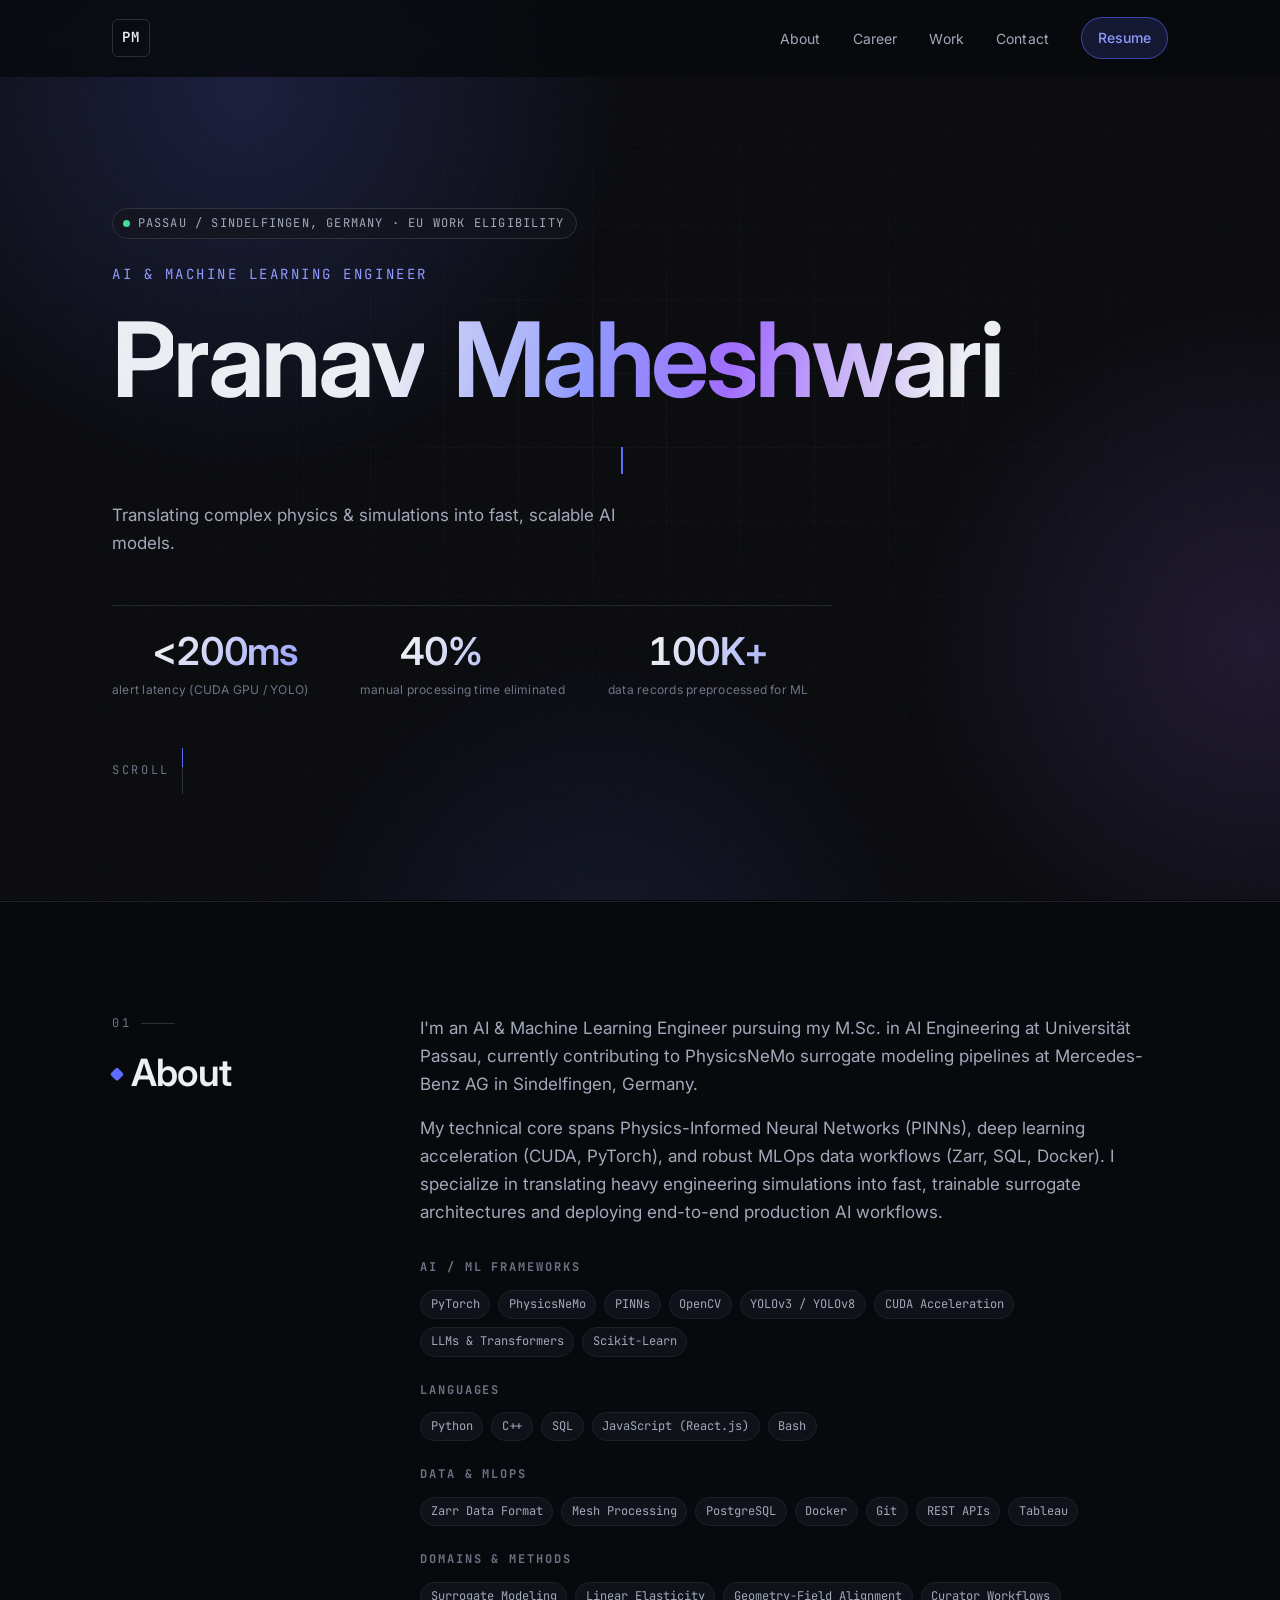
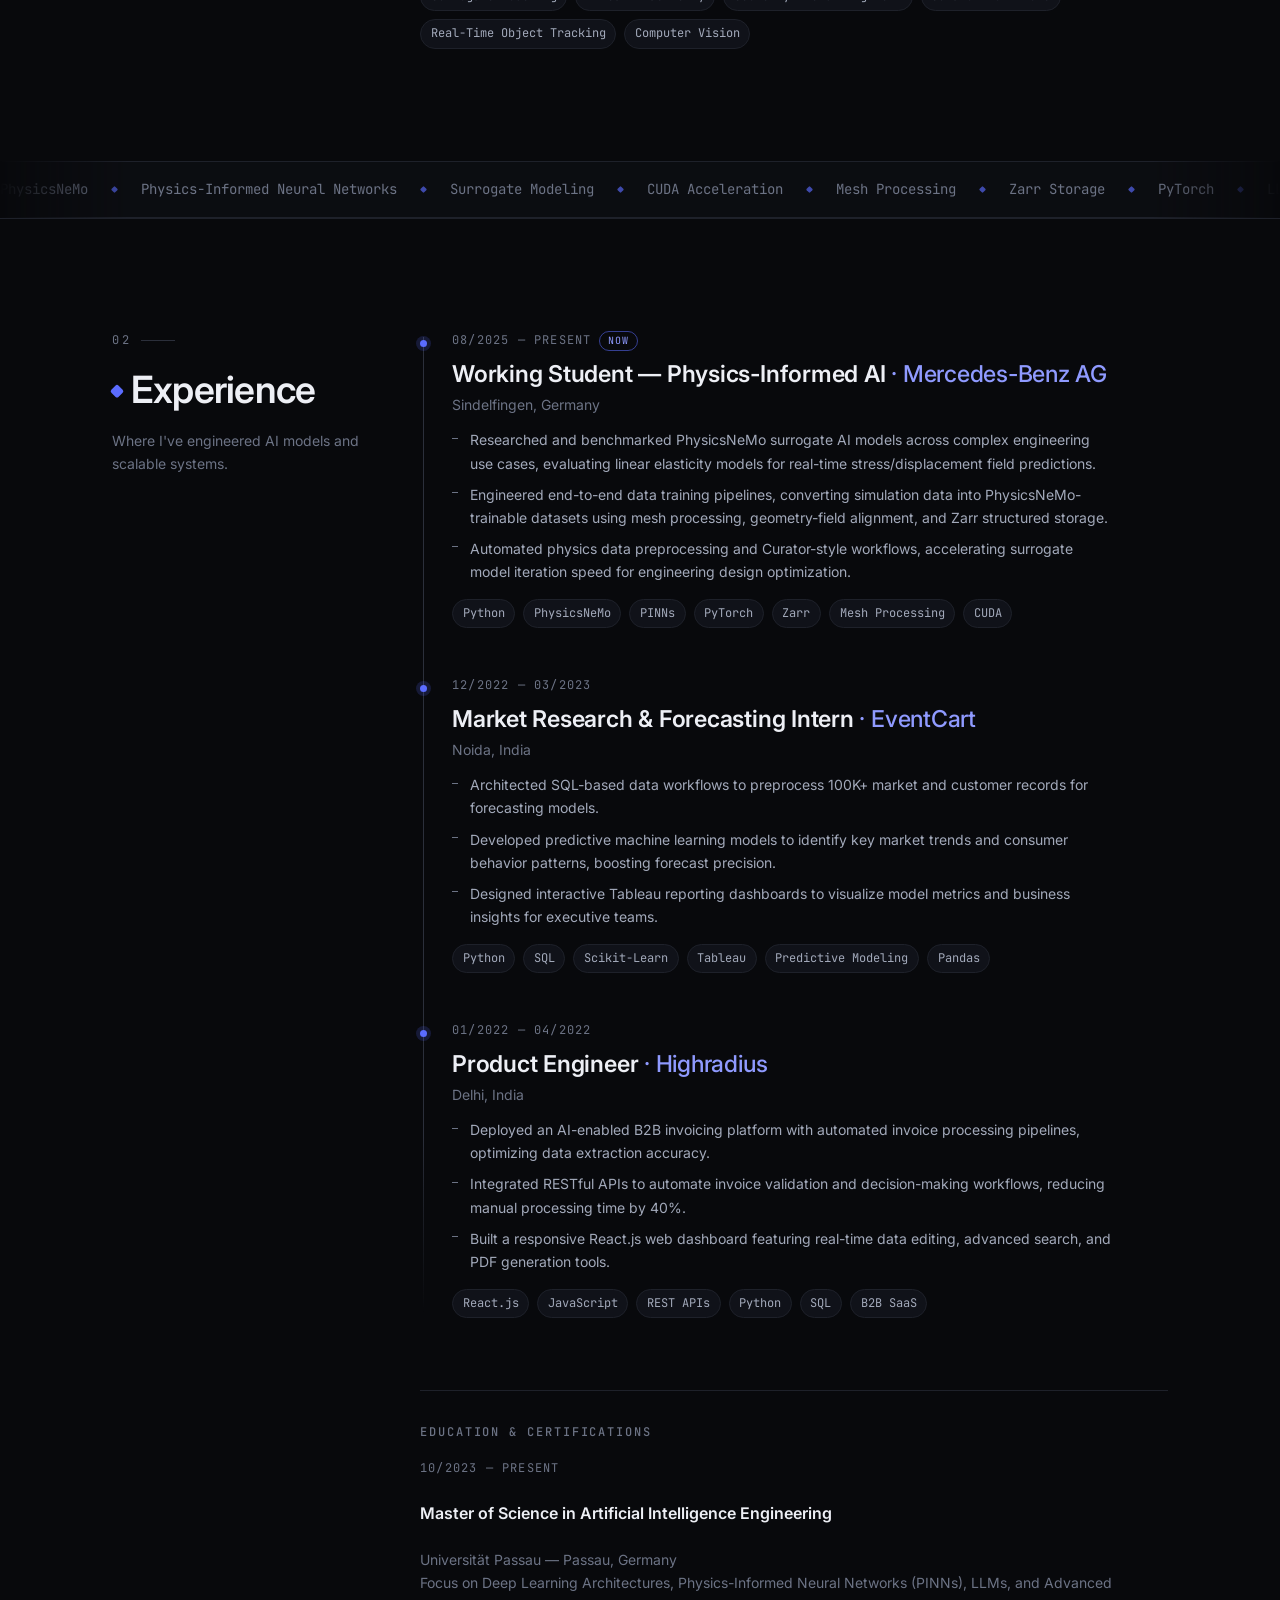
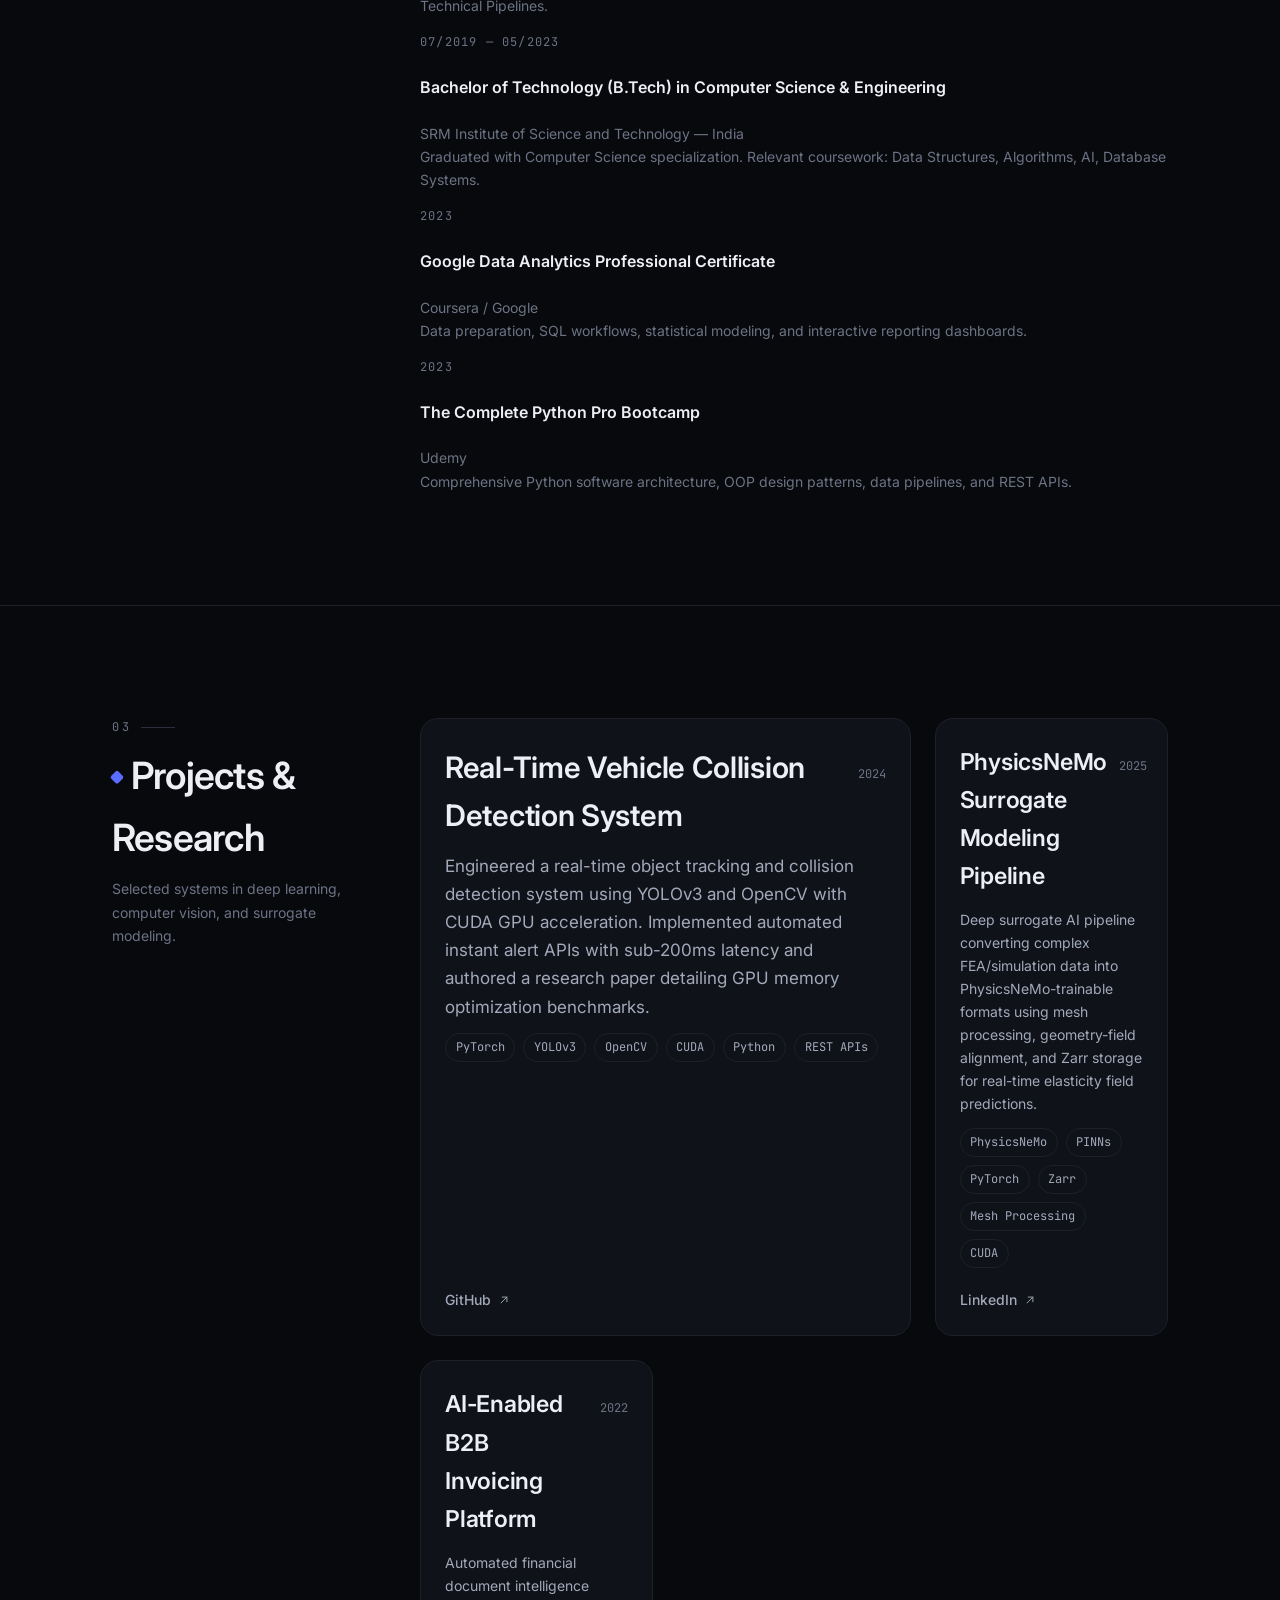
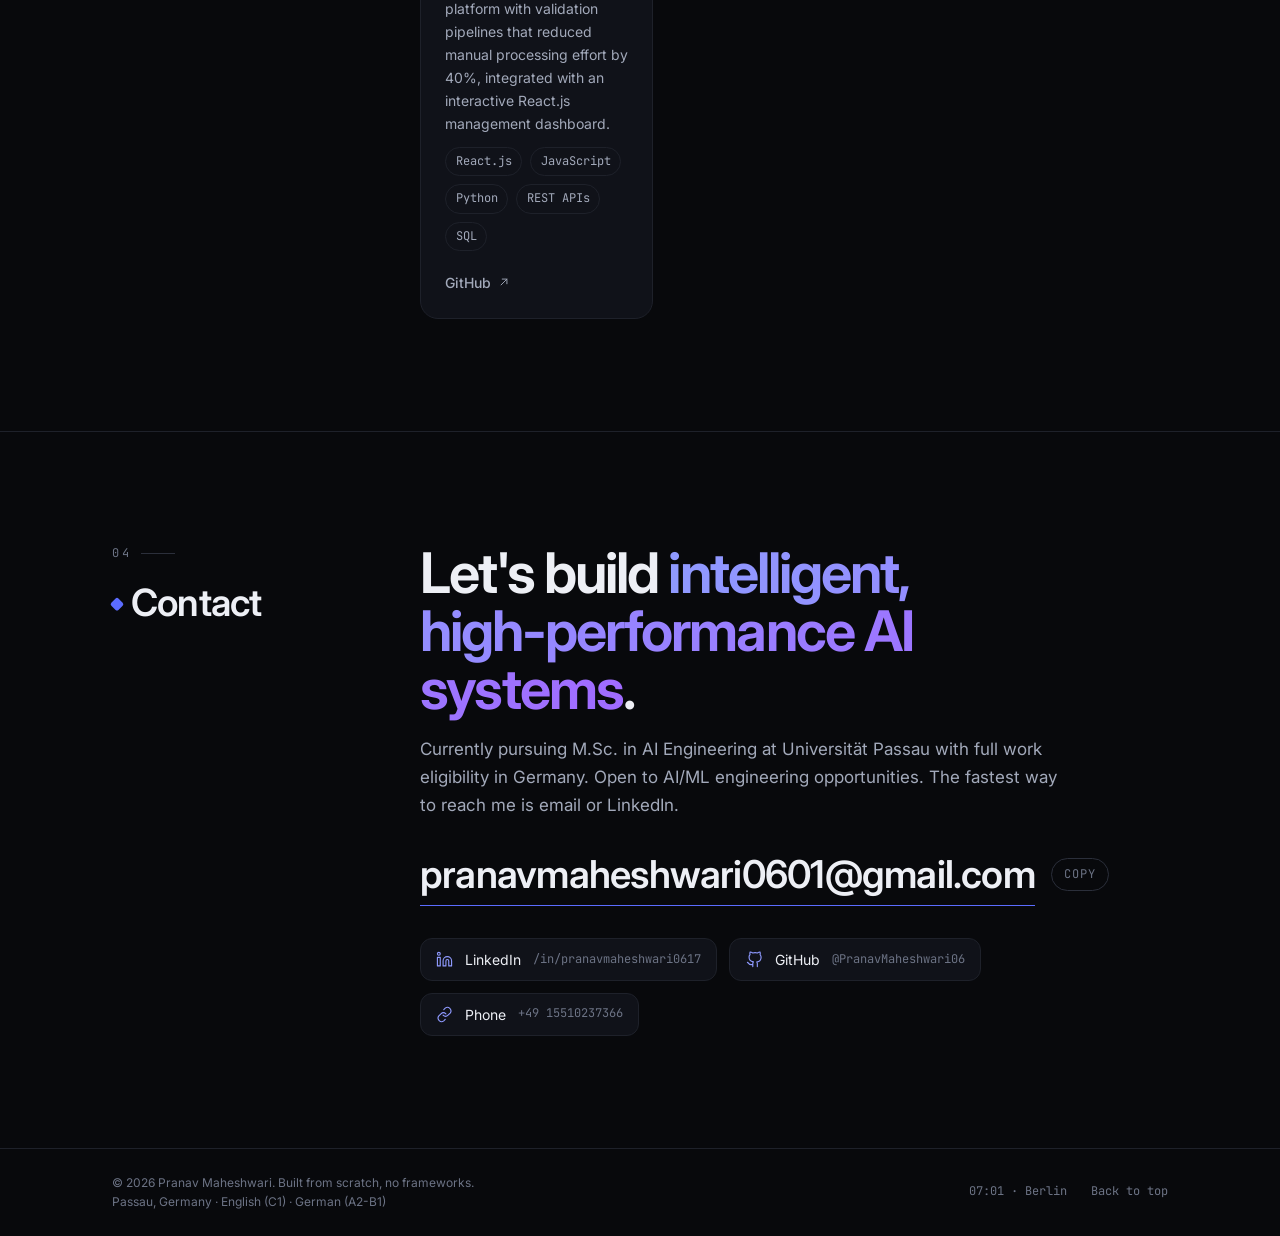
==== commit a4af0aeb: "Version hero script URL to refresh cached animation" ====
--- a/index.html
+++ b/index.html
@@ -46,7 +46,7 @@
 
     <script src="content.js" defer></script>
 
-    <script src="main.js" defer></script>
+    <script src="main.js?v=98428d9" defer></script>
 
   </head>
 
@@ -324,4 +324,4 @@
 
   </body>
 
-</html>+</html>
